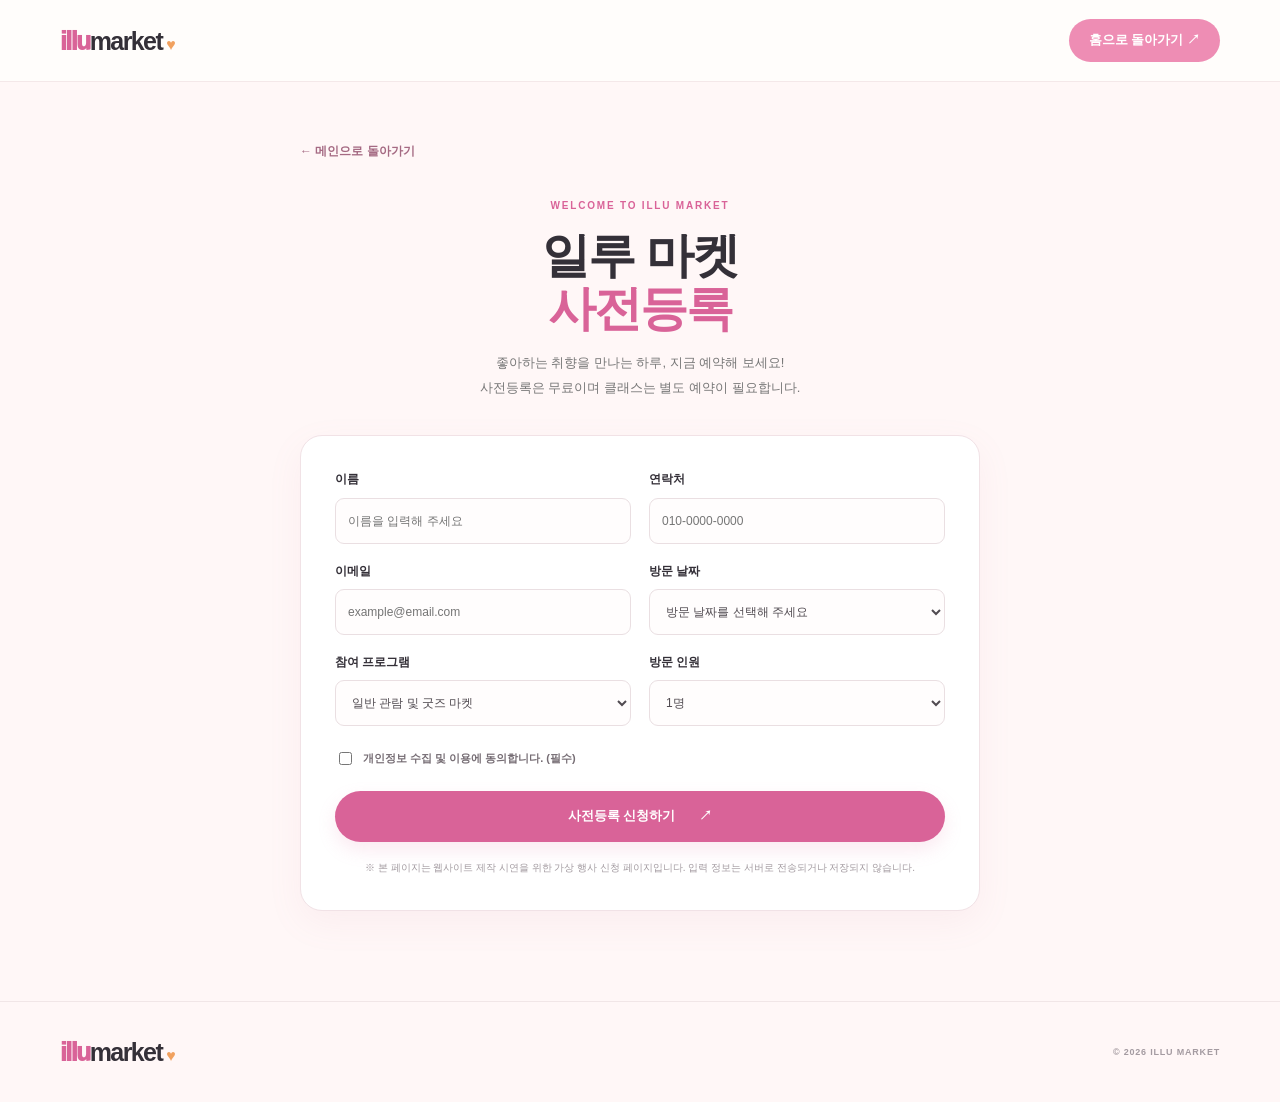
==== register.html @ d13d4440 "Add files via upload" ====
<!DOCTYPE html>
<html lang="ko">
<head>
<meta charset="UTF-8"><meta name="viewport" content="width=device-width, initial-scale=1.0">
<title>사전등록 | ILLU MARKET 2026</title><link rel="stylesheet" href="css/style.css"><link rel="stylesheet" href="css/register.css"><script src="js/register.js" defer></script>
</head>
<body class="register-page">
<header class="site-header"><a class="brand" href="index.html">illu<span>market</span><b>♥</b></a><a class="header-cta" href="index.html">홈으로 돌아가기 ↗</a></header>
<main class="register-wrap">
  <a class="back-link" href="index.html">← 메인으로 돌아가기</a>
  <div class="register-heading"><div class="section-label">WELCOME TO ILLU MARKET</div><h1>일루 마켓<br><em>사전등록</em></h1><p>좋아하는 취향을 만나는 하루, 지금 예약해 보세요!<br>사전등록은 무료이며 클래스는 별도 예약이 필요합니다.</p></div>
  <form id="registration-form" class="registration-form">
    <label>이름 <input type="text" name="name" placeholder="이름을 입력해 주세요" required></label>
    <label>연락처 <input type="tel" name="phone" placeholder="010-0000-0000" required pattern="[0-9\-]{9,13}"></label>
    <label>이메일 <input type="email" name="email" placeholder="example@email.com" required></label>
    <label>방문 날짜 <select name="date" required><option value="">방문 날짜를 선택해 주세요</option><option>11월 21일 토요일</option><option>11월 22일 일요일</option><option>양일 모두</option></select></label>
    <label>참여 프로그램 <select name="program"><option>일반 관람 및 굿즈 마켓</option><option>캐릭터 드로잉 클래스 (11/21)</option><option>나만의 스티커 클래스 (11/22)</option><option>작가 사인회 (11/22)</option></select></label>
    <label>방문 인원 <select name="people"><option>1명</option><option>2명</option><option>3명</option><option>4명</option></select></label>
    <label class="agree"><input type="checkbox" required> 개인정보 수집 및 이용에 동의합니다. (필수)</label>
    <button class="btn-primary submit-btn" type="submit">사전등록 신청하기 <b>↗</b></button>
    <p class="form-note">※ 본 페이지는 웹사이트 제작 시연을 위한 가상 행사 신청 페이지입니다. 입력 정보는 서버로 전송되거나 저장되지 않습니다.</p>
  </form>
  <div class="success-message" id="success-message" role="status" aria-live="polite"><div>♥</div><h2>신청이 완료되었어요!</h2><p>일루 마켓에서 만나요. 방문 정보를 확인해 주세요.</p><a class="btn-primary" href="index.html">메인 페이지로 돌아가기</a></div>
</main>
<footer class="site-footer"><a class="brand" href="index.html">illu<span>market</span><b>♥</b></a><span>© 2026 ILLU MARKET</span></footer>
</body></html>
---- css/style.css ----
/* 기본 설정 */
:root{--pink:#ee8db4;--pink-dark:#d96398;--cream:#fff8f0;--ink:#343038;--muted:#77717a;--green:#9fbd83;--orange:#f1a15f}
*{box-sizing:border-box}html{scroll-behavior:smooth}body{margin:0;background:#fffdfb;color:var(--ink);font-family:"Pretendard","Noto Sans KR",Arial,sans-serif;line-height:1.6}a{color:inherit;text-decoration:none}button{font:inherit;cursor:pointer}.section-wrap{width:min(1160px,calc(100% - 64px));margin:0 auto}
.site-header{height:82px;padding:0 max(32px,calc((100vw - 1160px)/2));display:flex;align-items:center;justify-content:space-between;background:#fffdfb;position:sticky;top:0;z-index:20;border-bottom:1px solid #f4e8e9}
.brand{font-size:25px;font-weight:1000;letter-spacing:-1.6px;color:var(--pink-dark)}.brand span{color:var(--ink);font-weight:800}.brand b{font-size:16px;margin-left:4px;color:var(--orange)}
.main-nav{display:flex;gap:36px;font-size:11px;font-weight:900;letter-spacing:1.2px}.main-nav a:hover{color:var(--pink-dark)}
.header-cta{background:var(--pink);color:white;padding:11px 20px;border-radius:30px;font-size:13px;font-weight:800}.header-cta span{margin-left:9px}.menu-toggle{display:none;border:0;background:none;font-size:23px}
.hero{min-height:650px;padding:68px 0 34px;display:grid;grid-template-columns:1fr 1.03fr;align-items:center;position:relative}.hero-copy{position:relative;z-index:2}.eyebrow,.section-label{font-size:10px;font-weight:900;letter-spacing:1.8px;color:var(--pink-dark)}.eyebrow span{font-size:16px;margin-right:7px}.hero h1{font-size:clamp(42px,5vw,66px);line-height:1.18;letter-spacing:-3.8px;margin:24px 0 20px;font-weight:1000}.hero h1 em,.section-heading h2 em,.visit-card h2 em{font-style:normal;color:var(--pink-dark)}.hero-desc{font-size:14px;color:#706a71;line-height:1.9}.hero-meta{display:flex;align-items:center;gap:13px;margin:28px 0;font-size:11px;font-weight:800;color:#615a63}.hero-meta i{width:4px;height:4px;background:var(--pink);border-radius:50%}.hero-actions{display:flex;align-items:center;gap:24px}.btn-primary{display:inline-flex;align-items:center;gap:24px;background:var(--pink-dark);color:#fff;padding:15px 22px;border-radius:30px;font-size:13px;font-weight:800;box-shadow:0 8px 18px #e78bb32e;transition:.2s}.btn-primary:hover{transform:translateY(-3px);background:#cf548b}.text-button{border:0;background:none;font-size:12px;font-weight:800;color:#625c63}.text-button span{color:var(--pink-dark);font-size:18px;margin-left:8px}.hero-art{position:relative}.hero-art>img{width:100%;display:block;border-radius:35px;box-shadow:0 18px 40px #d987a51c}.floating-note{position:absolute;background:#fffdfb;padding:13px 17px;border-radius:15px;box-shadow:0 8px 24px #9c6d7c22;font-size:12px;font-weight:1000;line-height:1.25;color:var(--pink-dark);transform:rotate(-8deg)}.note-one{top:7%;left:-5%}.note-two{right:-3%;bottom:8%;transform:rotate(8deg);color:#6e9d78}.hero-sticker{position:absolute;right:9%;bottom:-62px;width:88px;height:88px;border-radius:50%;background:#f6d16f;color:#594b3b;display:grid;place-content:center;text-align:center;font-size:12px;font-weight:1000;line-height:1.2;transform:rotate(12deg);z-index:3}.hero-sticker span{font-size:20px}.hero-bottom{grid-column:1/-1;display:flex;justify-content:space-between;margin-top:58px;color:#b1a6aa;font-size:9px;font-weight:900;letter-spacing:1.6px}
.intro{padding:112px 0 100px}.intro-grid{display:grid;grid-template-columns:1fr 1fr;gap:80px;align-items:center;margin:25px 0 35px}.intro h2,.section-heading h2{font-size:43px;line-height:1.23;letter-spacing:-2px;margin:0;font-weight:1000}.intro-grid p{font-size:14px;color:#716a72;line-height:2}.intro-grid strong{font-size:13px}.intro-grid strong span{color:var(--pink-dark)}.keyword-row{display:flex;gap:10px;flex-wrap:wrap}.keyword-row span{border:1px solid #f1d7e1;color:#bd6c91;border-radius:30px;padding:8px 15px;font-size:11px;font-weight:800}
.program-section{background:#fff4f5;padding:100px 0}.section-heading{display:flex;justify-content:space-between;align-items:end;margin-bottom:38px}.section-heading h2{margin-top:15px}.btn-outline{border:1px solid #e6a1bd;background:transparent;color:#b85e88;border-radius:30px;padding:12px 18px;font-size:12px;font-weight:800}.btn-outline b{margin-left:16px}.program-grid{display:grid;grid-template-columns:repeat(4,1fr);gap:18px}.program-card{background:#fff;border-radius:18px;padding:13px 13px 21px;box-shadow:0 8px 24px #bd78931a;transition:.25s}.program-card:hover{transform:translateY(-7px)}.program-card img{width:100%;border-radius:13px;display:block}.card-meta{font-size:9px;font-weight:900;letter-spacing:1.2px;color:var(--pink-dark);margin:17px 5px 7px}.program-card h3{font-size:16px;margin:0 5px 6px;letter-spacing:-.5px}.program-card p{font-size:11px;color:#827b82;margin:0 5px;line-height:1.7}
.schedule{padding:105px 0}.schedule-preview{display:grid;grid-template-columns:1fr 1fr;gap:20px}.day-card{border:1px solid #f0e3e3;border-radius:18px;padding:25px 28px;background:#fff}.day-pink{background:#fff5f7;border-color:#f4dce5}.day-top{display:flex;justify-content:space-between;padding-bottom:18px;border-bottom:1px solid #eee2e5;margin-bottom:8px}.day-top span{font-size:11px;color:var(--pink-dark);font-weight:900;letter-spacing:1px}.day-top b{font-size:12px}.time-row{display:flex;gap:25px;padding:13px 0;font-size:12px}.time-row time{color:var(--pink-dark);font-weight:900;min-width:45px}.time-row span{color:#625c63}
.artists-section{background:#f7f5ed;padding:100px 0}.heading-desc{font-size:13px;color:#777;line-height:1.9}.artist-grid{display:grid;grid-template-columns:repeat(3,1fr);gap:22px}.artist{display:flex;align-items:center;gap:17px;background:#fff;border-radius:17px;padding:14px}.artist img{width:105px;height:105px;object-fit:cover;border-radius:13px}.artist b{font-size:9px;color:var(--pink-dark);letter-spacing:1px}.artist h3{font-size:15px;margin:4px 0}.artist p{font-size:10px;color:#827b82;margin:0}
.visit{padding:100px 0}.visit-card{position:relative;overflow:hidden;background:#ffeaf1;border-radius:28px;padding:58px 65px;display:grid;grid-template-columns:1fr 1fr;gap:50px}.visit-card h2{font-size:48px;line-height:1.15;letter-spacing:-2px;margin:18px 0}.visit-card p{font-size:13px;color:#756b73;line-height:1.9;margin-bottom:25px}.visit-details{align-self:center;background:#fffdfb;padding:28px 30px;border-radius:18px;position:relative;z-index:1}.visit-details div{padding:12px 0;border-bottom:1px solid #f0e8e8;display:flex;flex-direction:column;gap:4px}.visit-details div:last-child{border:0}.visit-details small{font-size:9px;color:var(--pink-dark);font-weight:900;letter-spacing:1.4px}.visit-details b{font-size:12px}.visit-doodle{position:absolute;right:28px;top:15px;color:#f2a4c2;opacity:.65;font-size:22px;line-height:1.1;font-weight:1000;transform:rotate(12deg)}
.site-footer{border-top:1px solid #f1e6e7;padding:30px max(32px,calc((100vw - 1160px)/2));display:flex;align-items:center;justify-content:space-between;gap:15px}.site-footer p,.site-footer>span{font-size:9px;color:#a49ba1;letter-spacing:.8px;font-weight:800}
.modal{position:fixed;inset:0;background:#30242c99;display:none;align-items:center;justify-content:center;padding:20px;z-index:50}.modal.is-open{display:flex}.modal-panel{background:#fffdfb;border-radius:22px;width:min(600px,100%);max-height:85vh;overflow:auto;padding:36px;position:relative;box-shadow:0 20px 70px #2b1b2633}.modal-close{position:absolute;right:20px;top:14px;border:0;background:#fff0f4;color:#b85e88;border-radius:50%;width:34px;height:34px;font-size:24px}.modal-panel h2{font-size:30px;letter-spacing:-1px;margin:8px 0 25px}.modal-panel h3{font-size:14px;background:#fff0f4;padding:10px 13px;border-radius:8px;margin:24px 0 8px}.modal-line{display:flex;gap:22px;padding:12px 8px;border-bottom:1px solid #f0e9e9;font-size:13px}.modal-line time{font-weight:900;color:var(--pink-dark);min-width:45px}.program-detail{padding:15px 0;border-bottom:1px solid #f0e9e9}.program-detail b{font-size:14px}.program-detail p{font-size:12px;color:#777;line-height:1.8;margin:7px 0 0}.modal-cta{margin-top:22px}
@media(max-width:850px){.main-nav{gap:16px}.hero{grid-template-columns:1fr 1fr}.hero h1{font-size:46px}.program-grid{grid-template-columns:repeat(2,1fr)}.artist-grid{grid-template-columns:1fr}.artist{max-width:500px}.visit-card{padding:42px;gap:25px}}
@media(max-width:600px){.section-wrap{width:calc(100% - 36px)}.site-header{height:68px;padding:0 18px}.main-nav{display:none;position:absolute;top:68px;left:0;right:0;background:#fff;padding:22px;flex-direction:column;box-shadow:0 10px 15px #0000000a}.main-nav.open{display:flex}.header-cta{margin-left:auto;margin-right:14px;padding:9px 14px;font-size:11px}.menu-toggle{display:block}.hero{display:flex;flex-direction:column;align-items:stretch;padding-top:48px;gap:28px}.hero h1{font-size:43px;letter-spacing:-2.5px}.hero-desc br{display:none}.hero-meta{flex-wrap:wrap;font-size:10px}.hero-art{width:92%;align-self:center}.hero-bottom{margin-top:15px}.hero-sticker{bottom:-30px;right:4%;width:72px;height:72px;font-size:10px}.intro,.schedule,.visit{padding:72px 0}.intro-grid{grid-template-columns:1fr;gap:12px;margin:20px 0}.intro h2,.section-heading h2{font-size:35px}.section-heading{align-items:flex-start;gap:18px;flex-direction:column}.program-section,.artists-section{padding:72px 0}.program-grid{gap:11px}.program-card{padding:9px 9px 15px}.program-card h3{font-size:13px}.program-card p{font-size:10px}.schedule-preview{grid-template-columns:1fr}.day-card{padding:20px}.time-row{gap:15px;font-size:11px}.artist{gap:12px}.artist img{width:85px;height:85px}.visit-card{grid-template-columns:1fr;padding:35px 23px;gap:25px}.visit-card h2{font-size:40px}.visit-details{padding:20px}.site-footer{padding:25px 18px;flex-wrap:wrap}.site-footer p{order:3;width:100%}.modal-panel{padding:28px 20px}.modal-panel h2{font-size:25px}}
---- css/register.css ----
.register-page{background:#fff7f7;min-height:100vh}.register-wrap{width:min(680px,calc(100% - 36px));margin:55px auto 90px}.back-link{font-size:12px;font-weight:800;color:#a56a83}.register-heading{text-align:center;margin:35px 0}.register-heading h1{font-size:48px;line-height:1.12;letter-spacing:-2px;margin:15px 0}.register-heading h1 em{font-style:normal;color:var(--pink-dark)}.register-heading p{font-size:13px;color:#777;line-height:1.9}.registration-form{background:#fff;border:1px solid #f1e2e6;border-radius:22px;padding:34px;display:grid;grid-template-columns:1fr 1fr;gap:18px;box-shadow:0 12px 35px #c77e9814}.registration-form label{display:flex;flex-direction:column;gap:8px;font-size:12px;font-weight:800}.registration-form input:not([type=checkbox]),.registration-form select{width:100%;height:46px;border:1px solid #eadfe2;border-radius:9px;padding:0 12px;background:#fffdfd;font:inherit;font-weight:500;color:#514b51;outline:none}.registration-form input:focus,.registration-form select:focus{border-color:var(--pink)}.registration-form .agree{grid-column:1/-1;display:flex;flex-direction:row;align-items:center;font-size:11px;color:#766d74;margin-top:5px}.agree input{accent-color:var(--pink-dark)}.submit-btn{grid-column:1/-1;justify-content:center;border:0;margin-top:5px}.form-note{grid-column:1/-1;text-align:center;color:#a39aa0;font-size:10px;margin:0}.success-message{display:none;text-align:center;background:white;border-radius:22px;padding:55px 25px;margin-top:20px}.success-message.show{display:block}.success-message>div{font-size:45px;color:var(--pink)}.success-message h2{font-size:27px}.success-message p{font-size:13px;color:#777;margin-bottom:25px}@media(max-width:600px){.register-wrap{margin-top:35px}.register-heading h1{font-size:40px}.registration-form{grid-template-columns:1fr;padding:23px}.registration-form .agree,.submit-btn,.form-note{grid-column:1}.site-footer{margin-top:40px}}
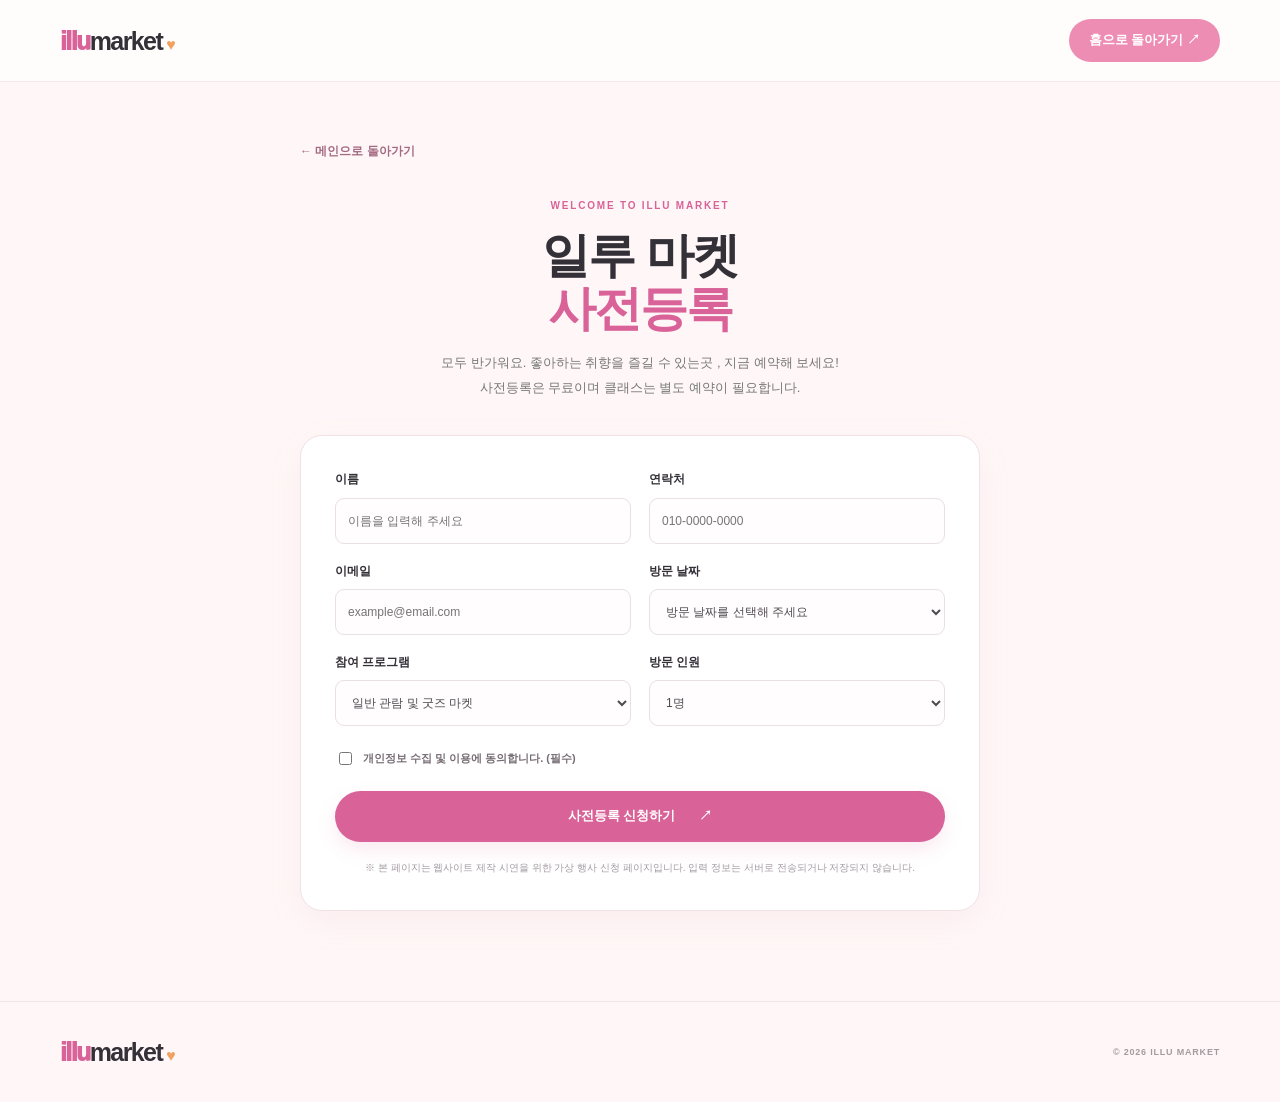
==== commit 5b6906c4: "Update register.html" ====
--- a/register.html
+++ b/register.html
@@ -8,7 +8,7 @@
 <header class="site-header"><a class="brand" href="index.html">illu<span>market</span><b>♥</b></a><a class="header-cta" href="index.html">홈으로 돌아가기 ↗</a></header>
 <main class="register-wrap">
   <a class="back-link" href="index.html">← 메인으로 돌아가기</a>
-  <div class="register-heading"><div class="section-label">WELCOME TO ILLU MARKET</div><h1>일루 마켓<br><em>사전등록</em></h1><p>좋아하는 취향을 만나는 하루, 지금 예약해 보세요!<br>사전등록은 무료이며 클래스는 별도 예약이 필요합니다.</p></div>
+  <div class="register-heading"><div class="section-label">WELCOME TO ILLU MARKET</div><h1>일루 마켓<br><em>사전등록</em></h1><p>모두 반가워요. 좋아하는 취향을 즐길 수 있는곳 , 지금 예약해 보세요!<br>사전등록은 무료이며 클래스는 별도 예약이 필요합니다.</p></div>
   <form id="registration-form" class="registration-form">
     <label>이름 <input type="text" name="name" placeholder="이름을 입력해 주세요" required></label>
     <label>연락처 <input type="tel" name="phone" placeholder="010-0000-0000" required pattern="[0-9\-]{9,13}"></label>
@@ -23,4 +23,4 @@
   <div class="success-message" id="success-message" role="status" aria-live="polite"><div>♥</div><h2>신청이 완료되었어요!</h2><p>일루 마켓에서 만나요. 방문 정보를 확인해 주세요.</p><a class="btn-primary" href="index.html">메인 페이지로 돌아가기</a></div>
 </main>
 <footer class="site-footer"><a class="brand" href="index.html">illu<span>market</span><b>♥</b></a><span>© 2026 ILLU MARKET</span></footer>
-</body></html>+</body></html>
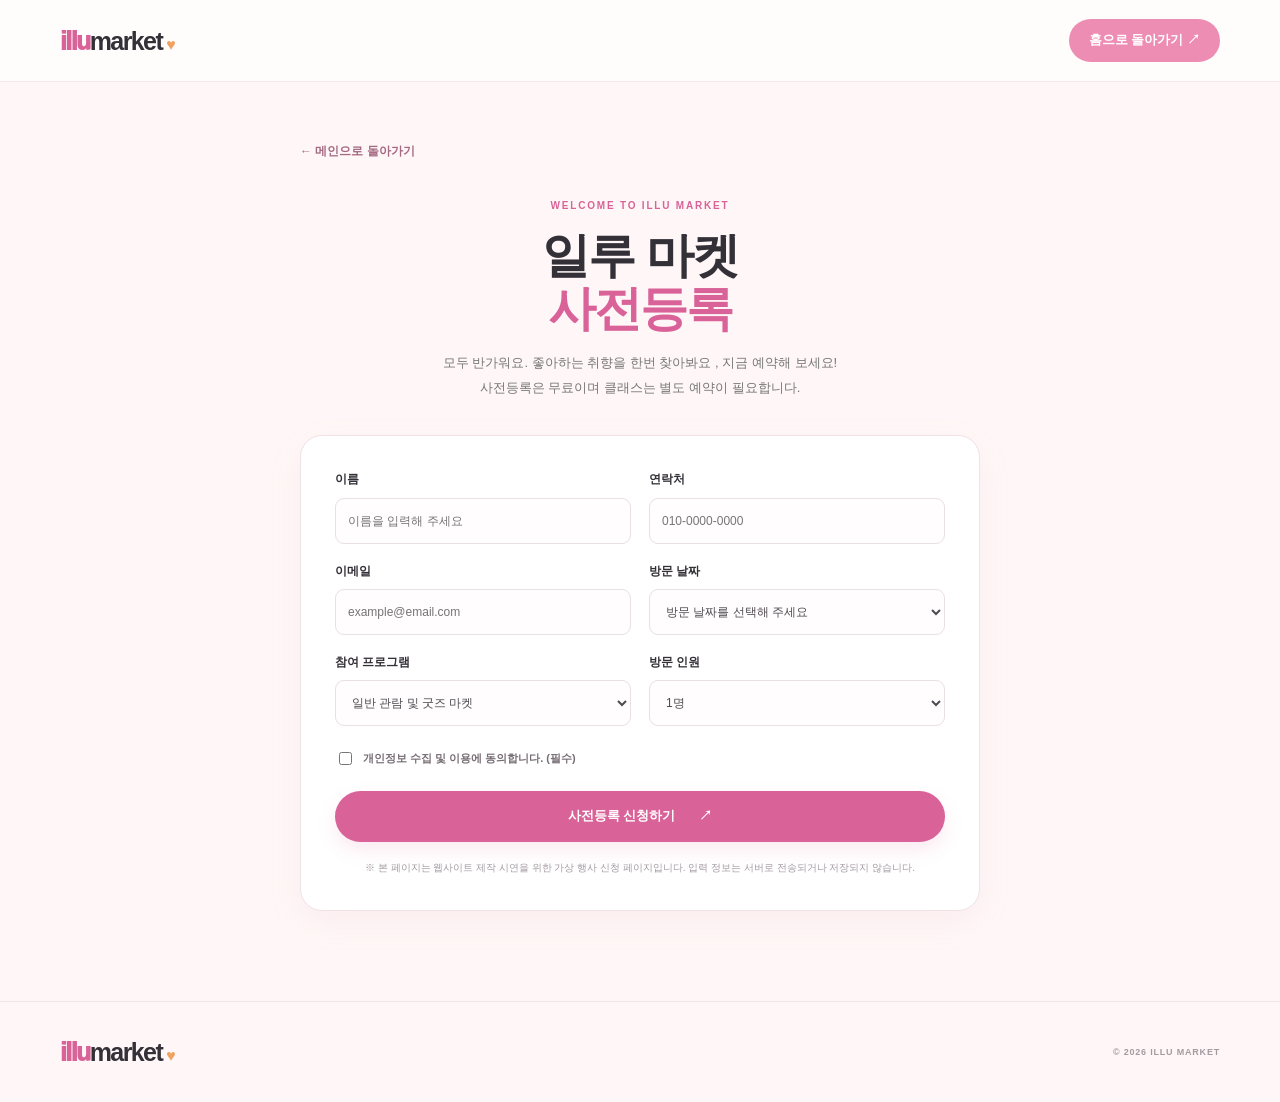
==== commit 916f7e52: "Update register.html" ====
--- a/register.html
+++ b/register.html
@@ -8,7 +8,7 @@
 <header class="site-header"><a class="brand" href="index.html">illu<span>market</span><b>♥</b></a><a class="header-cta" href="index.html">홈으로 돌아가기 ↗</a></header>
 <main class="register-wrap">
   <a class="back-link" href="index.html">← 메인으로 돌아가기</a>
-  <div class="register-heading"><div class="section-label">WELCOME TO ILLU MARKET</div><h1>일루 마켓<br><em>사전등록</em></h1><p>모두 반가워요. 좋아하는 취향을 즐길 수 있는곳 , 지금 예약해 보세요!<br>사전등록은 무료이며 클래스는 별도 예약이 필요합니다.</p></div>
+  <div class="register-heading"><div class="section-label">WELCOME TO ILLU MARKET</div><h1>일루 마켓<br><em>사전등록</em></h1><p>모두 반가워요. 좋아하는 취향을 한번 찾아봐요 , 지금 예약해 보세요!<br>사전등록은 무료이며 클래스는 별도 예약이 필요합니다.</p></div>
   <form id="registration-form" class="registration-form">
     <label>이름 <input type="text" name="name" placeholder="이름을 입력해 주세요" required></label>
     <label>연락처 <input type="tel" name="phone" placeholder="010-0000-0000" required pattern="[0-9\-]{9,13}"></label>
